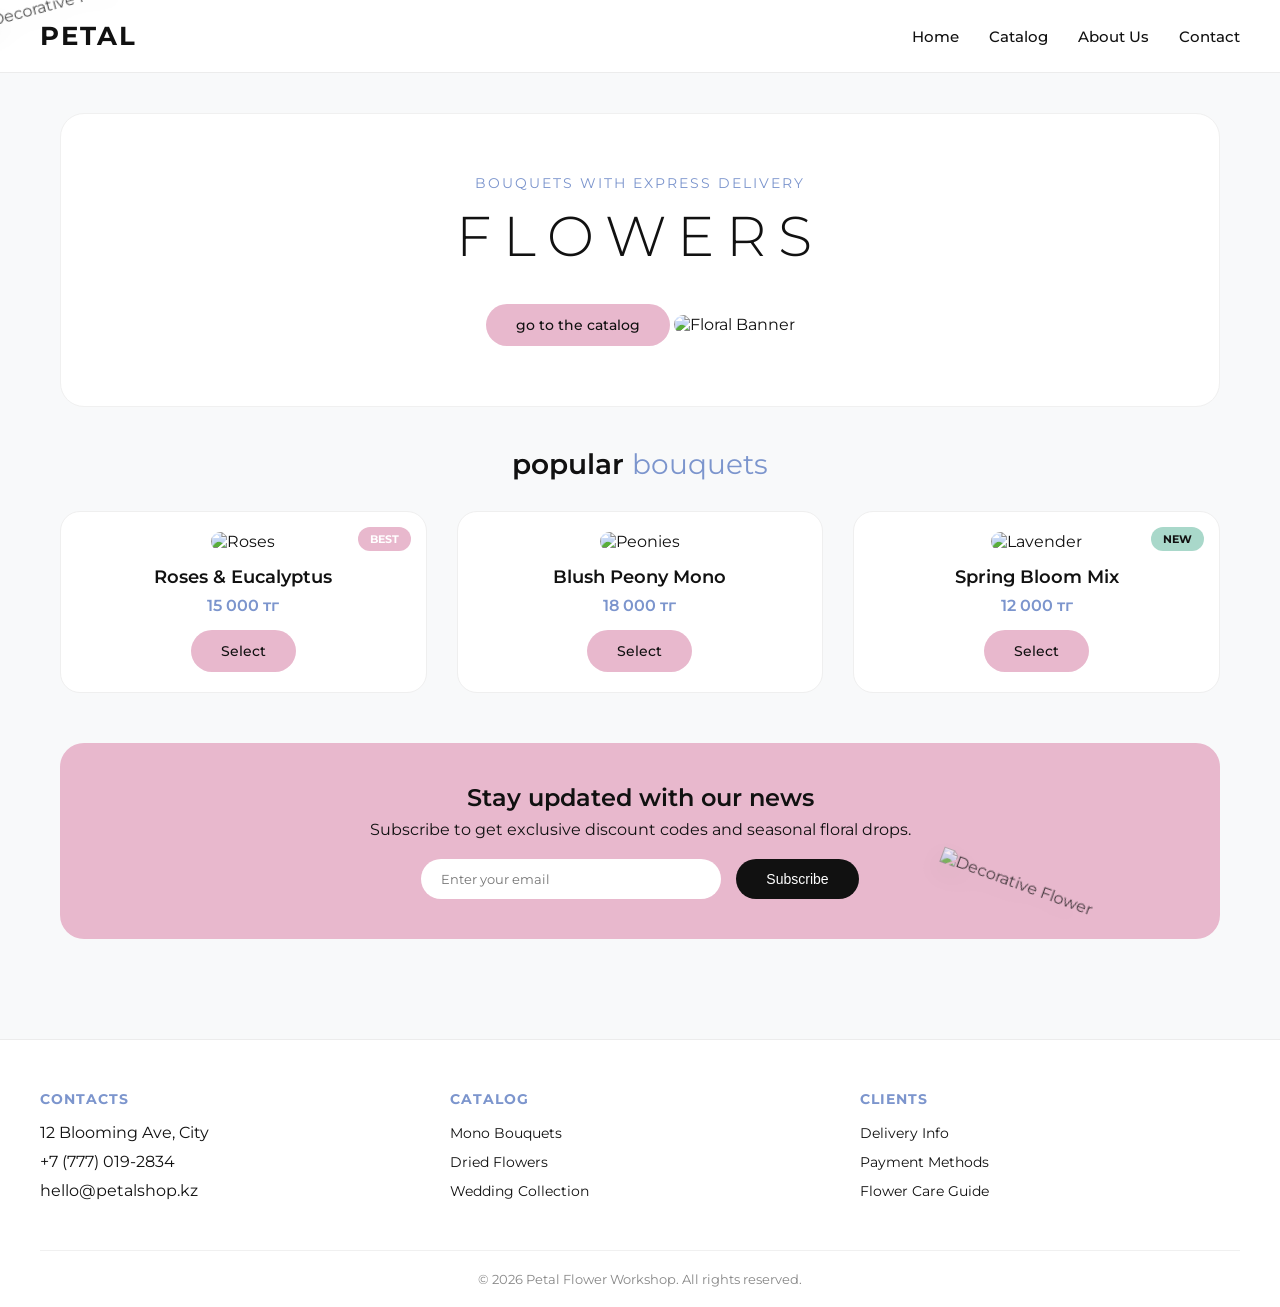
==== flower_shop_website-main/index.html @ df9ba2c2 "first commit" ====
<!DOCTYPE html>
<html lang="en">
<head>
    <meta charset="UTF-8">
    <meta name="viewport" content="width=device-width, initial-scale=1.0">
    <title>Petal - Flower Workshop</title>
    <link rel="stylesheet" href="css/style.css">
</head>
<body>
    <!-- FIXED DECORATIVE FLOWERS (Экранда қатып тұратын гүлдер) -->
    <img src="https://www.freepnglogos.com/uploads/flower-png/blossom-flower-transparent-image-13.png" class="bg-flower bg-flower-1" alt="Decorative Flower">
    <img src="https://static.vecteezy.com/system/resources/previews/059/246/254/non_2x/beautiful-azalea-flowers-isolated-on-transparent-background-free-png.png" class="bg-flower bg-flower-2" alt="Decorative Flower">

    <header>
        <div class="nav-container">
            <div class="logo">Petal</div>
            <nav>
                <ul class="nav-links">
                    <li><a href="index.html">Home</a></li>
                    <li><a href="catalog.html">Catalog</a></li>
                    <li><a href="about.html">About Us</a></li>
                    <li><a href="contact.html">Contact</a></li>
                </ul>
            </nav>
        </div>
    </header>

    <main>
        <!-- Hero Section -->
        <section class="hero">
            <p class="hero-subtitle">Bouquets with express delivery</p>
            <h1 class="hero-title">FLOWERS</h1>
            <a href="catalog.html" class="btn-pill">go to the catalog</a>
            <img src="https://images.unsplash.com/photo-1563241527-3004b7be0ffd?w=1000&h=400&fit=crop" alt="Floral Banner" class="hero-img">
        </section>

        <!-- Popular Section -->
        <section style="margin-bottom: 50px;">
            <h2 style="font-size: 28px; text-align: center;">popular <span class="highlight">bouquets</span></h2>
            
            <div class="grid-catalog">
                <article class="card">
                    <span class="badge badge-best">BEST</span>
                    <img src="https://images.unsplash.com/photo-1582794543139-8ac9cb0f7b11?w=400&h=300&fit=crop" alt="Roses">
                    <h3>Roses & Eucalyptus</h3>
                    <p class="price">15 000 тг</p>
                    <a href="catalog.html" class="btn-pill">Select</a>
                </article>

                <article class="card">
                    <img src="https://images.unsplash.com/photo-1490750967868-88cb4ec06540?w=400&h=300&fit=crop" alt="Peonies">
                    <h3>Blush Peony Mono</h3>
                    <p class="price">18 000 тг</p>
                    <a href="catalog.html" class="btn-pill">Select</a>
                </article>

                <article class="card">
                    <span class="badge badge-new">NEW</span>
                    <img src="https://images.unsplash.com/photo-1562690868-60bbe7293e94?w=400&h=300&fit=crop" alt="Lavender">
                    <h3>Spring Bloom Mix</h3>
                    <p class="price">12 000 тг</p>
                    <a href="catalog.html" class="btn-pill">Select</a>
                </article>
            </div>
        </section>

        <!-- Newsletter Bar -->
        <section class="newsletter-section">
            <h2>Stay updated with our news</h2>
            <p style="margin-top: 8px;">Subscribe to get exclusive discount codes and seasonal floral drops.</p>
            <form class="newsletter-form" action="#">
                <input type="email" placeholder="Enter your email" required>
                <button type="submit" class="btn-pill" style="background-color: var(--text-black); color: white;">Subscribe</button>
            </form>
        </section>
    </main>

    <footer>
        <div class="footer-grid">
            <div class="footer-col">
                <h4>Contacts</h4>
                <ul>
                    <li>12 Blooming Ave, City</li>
                    <li>+7 (777) 019-2834</li>
                    <li>hello@petalshop.kz</li>
                </ul>
            </div>
            <div class="footer-col">
                <h4>Catalog</h4>
                <ul>
                    <li><a href="catalog.html">Mono Bouquets</a></li>
                    <li><a href="catalog.html">Dried Flowers</a></li>
                    <li><a href="catalog.html">Wedding Collection</a></li>
                </ul>
            </div>
            <div class="footer-col">
                <h4>Clients</h4>
                <ul>
                    <li><a href="#">Delivery Info</a></li>
                    <li><a href="#">Payment Methods</a></li>
                    <li><a href="#">Flower Care Guide</a></li>
                </ul>
            </div>
        </div>
        <div class="footer-bottom">
            <p>&copy; 2026 Petal Flower Workshop. All rights reserved.</p>
        </div>
    </footer>
</body>
</html>
---- flower_shop_website-main/css/style.css ----
@import url('https://fonts.googleapis.com/css2?family=Montserrat:wght@300;400;500;600;700&display=swap');

:root {
    --periwinkle: #7C95CD; /* Палетка 1 */
    --soft-blue: #8FB1CE;  /* Палетка 2 */
    --mint-green: #A9D8CA; /* Палетка 3 */
    --bg-light: #F8F9FA;   /* Фон */
    --lilac-pink: #E8B8CD; /* Палетка 5 (Акцент) */
    --text-black: #111111; /* Қара шрифт */
    --white: #FFFFFF;
}

* {
    margin: 0;
    padding: 0;
    box-sizing: border-box;
}

body {
    font-family: 'Montserrat', sans-serif;
    background-color: var(--bg-light);
    color: var(--text-black);
    display: flex;
    flex-direction: column;
    min-height: 100vh;
}

/* FIXED BACKGROUND FLOWERS */
.bg-flower {
    position: fixed;
    pointer-events: none;
    z-index: 100;
    opacity: 0.75;
    filter: drop-shadow(0 10px 15px rgba(0,0,0,0.1));
}

.bg-flower-1 {
    top: -30px;
    left: -30px;
    width: 350px;
    transform: rotate(-15deg);
}

.bg-flower-2 {
    bottom: -30px;
    right: -30px;
    width: 380px;
    transform: rotate(20deg);
}

/* FLEXBOX: Header */
header {
    background-color: var(--white);
    padding: 20px 40px;
    border-bottom: 1px solid #ECECEC;
}

.nav-container {
    display: flex;
    justify-content: space-between;
    align-items: center;
    max-width: 1200px;
    margin: 0 auto;
}

.logo {
    font-size: 26px;
    font-weight: 700;
    letter-spacing: 2px;
    color: var(--text-black);
    text-transform: uppercase;
}

.nav-links {
    list-style: none;
    display: flex;
    gap: 30px;
}

.nav-links a {
    color: var(--text-black);
    text-decoration: none;
    font-weight: 500;
    font-size: 15px;
    transition: color 0.3s;
}

.nav-links a:hover {
    color: var(--periwinkle);
}

main {
    flex: 1;
    max-width: 1200px;
    margin: 0 auto;
    width: 100%;
    padding: 40px 20px;
}

/* Typography & Accent Colors */
h1, h2, h3 {
    color: var(--text-black);
    font-weight: 600;
}

.highlight {
    color: var(--periwinkle);
    font-weight: 400;
}

/* Pill Buttons */
.btn-pill {
    display: inline-block;
    background-color: var(--lilac-pink);
    color: var(--text-black);
    padding: 12px 30px;
    border-radius: 30px;
    text-decoration: none;
    font-weight: 500;
    font-size: 14px;
    border: none;
    cursor: pointer;
    transition: all 0.3s ease;
}

.btn-pill:hover {
    background-color: var(--periwinkle);
    color: var(--white);
    transform: translateY(-2px);
}

/* HERO SECTION */
.hero {
    text-align: center;
    padding: 60px 20px;
    background-color: var(--white);
    border-radius: 24px;
    margin-bottom: 40px;
    border: 1px solid #F0F0F0;
}

.hero-subtitle {
    font-size: 14px;
    text-transform: uppercase;
    letter-spacing: 2px;
    color: var(--periwinkle);
    margin-bottom: 10px;
}

.hero-title {
    font-size: 56px;
    letter-spacing: 12px;
    margin-bottom: 20px;
    font-weight: 300;
}

.hero-img {
    width: 100%;
    max-height: 450px;
    object-fit: cover;
    border-radius: 20px;
    margin-top: 25px;
}

/* BADGES */
.badge {
    position: absolute;
    top: 15px;
    right: 15px;
    padding: 5px 12px;
    border-radius: 15px;
    font-size: 11px;
    font-weight: 700;
    color: var(--white);
}

.badge-best { background-color: var(--lilac-pink); }
.badge-new { background-color: var(--mint-green); color: var(--text-black); }

/* GRID CATALOGUE */
.grid-catalog {
    display: grid;
    grid-template-columns: repeat(auto-fit, minmax(280px, 1fr));
    gap: 30px;
    margin-top: 30px;
}

.card {
    position: relative;
    background-color: var(--white);
    border-radius: 20px;
    padding: 20px;
    text-align: center;
    border: 1px solid #EFEFEF;
    transition: transform 0.3s;
}

.card:hover {
    transform: translateY(-5px);
}

.card img {
    width: 100%;
    height: 260px;
    object-fit: cover;
    border-radius: 16px;
    margin-bottom: 15px;
}

.card h3 {
    font-size: 18px;
    margin-bottom: 8px;
}

.card .price {
    font-weight: 600;
    color: var(--periwinkle);
    margin-bottom: 15px;
}

/* ABOUT GRID */
.about-grid {
    display: grid;
    grid-template-columns: 1fr 1fr;
    gap: 40px;
    align-items: center;
    background-color: var(--white);
    padding: 40px;
    border-radius: 24px;
}

.about-grid img {
    width: 100%;
    border-radius: 20px;
}

/* TEAM GRID (About Us Founders) */
.team-grid {
    display: grid;
    grid-template-columns: repeat(auto-fit, minmax(220px, 1fr));
    gap: 30px;
    margin-top: 40px;
}

.team-card {
    position: relative;
    background-color: var(--white);
    padding: 30px 20px;
    border-radius: 24px;
    text-align: center;
    border: 1px solid #EFEFEF;
    transition: transform 0.3s;
    overflow: hidden;
}

.team-card:hover {
    transform: translateY(-5px);
    box-shadow: 0 10px 20px rgba(0,0,0,0.05);
}

.card-flower-deco {
    position: absolute;
    top: 12px;
    right: 12px;
    width: 36px;
    height: 36px;
    object-fit: contain;
    opacity: 0.85;
    pointer-events: none;
}

.team-card img:not(.card-flower-deco) {
    width: 140px;
    height: 140px;
    border-radius: 50%;
    object-fit: cover;
    margin-bottom: 15px;
    border: 4px solid var(--lilac-pink);
}

.team-card h3 {
    font-size: 18px;
    margin-bottom: 5px;
}

.team-role {
    font-size: 12px;
    font-weight: 600;
    text-transform: uppercase;
    color: var(--periwinkle);
    margin-bottom: 15px;
    letter-spacing: 1px;
}

.team-card p {
    font-size: 13px;
    color: #555;
    line-height: 1.5;
}

/* NEWSLETTER BAR */
.newsletter-section {
    background-color: var(--lilac-pink);
    padding: 40px;
    border-radius: 24px;
    text-align: center;
    margin-top: 50px;
}

.newsletter-form {
    display: flex;
    justify-content: center;
    gap: 15px;
    margin-top: 20px;
    flex-wrap: wrap;
}

.newsletter-form input {
    padding: 12px 20px;
    border-radius: 30px;
    border: none;
    width: 300px;
    outline: none;
    font-family: 'Montserrat', sans-serif;
}

/* CONTACT FORM & MESSENGERS */
.contact-container {
    display: grid;
    grid-template-columns: 1fr 1fr;
    gap: 40px;
    background: var(--white);
    padding: 40px;
    border-radius: 24px;
}

.contact-form {
    display: flex;
    flex-direction: column;
    gap: 15px;
}

.contact-form input, .contact-form textarea {
    padding: 12px;
    border: 1px solid #DDD;
    border-radius: 10px;
    font-family: 'Montserrat', sans-serif;
}

.messenger-list {
    list-style: none;
    display: flex;
    flex-direction: column;
    gap: 15px;
    margin-top: 20px;
}

.messenger-list a {
    display: block;
    padding: 12px 20px;
    background-color: var(--bg-light);
    border-radius: 15px;
    color: var(--text-black);
    text-decoration: none;
    font-weight: 500;
    transition: background 0.3s;
}

.messenger-list a:hover {
    background-color: var(--mint-green);
}

/* EXTENDED FOOTER */
footer {
    background-color: var(--white);
    border-top: 1px solid #ECECEC;
    padding: 50px 40px 20px;
    margin-top: 60px;
}

.footer-grid {
    display: grid;
    grid-template-columns: repeat(auto-fit, minmax(180px, 1fr));
    gap: 30px;
    max-width: 1200px;
    margin: 0 auto;
    margin-bottom: 40px;
}

.footer-col h4 {
    font-size: 14px;
    text-transform: uppercase;
    letter-spacing: 1px;
    margin-bottom: 15px;
    color: var(--periwinkle);
}

.footer-col ul {
    list-style: none;
}

.footer-col ul li {
    margin-bottom: 10px;
}

.footer-col ul a {
    color: var(--text-black);
    text-decoration: none;
    font-size: 14px;
}

.footer-bottom {
    text-align: center;
    font-size: 13px;
    color: #888;
    border-top: 1px solid #F0F0F0;
    padding-top: 20px;
}

/* RESPONSIVE */
@media (max-width: 768px) {
    .nav-container { flex-direction: column; gap: 15px; }
    .about-grid, .contact-container { grid-template-columns: 1fr; }
    .hero-title { font-size: 36px; letter-spacing: 6px; }
    .bg-flower-1 { width: 200px; top: -20px; left: -20px; }
    .bg-flower-2 { width: 220px; bottom: -20px; right: -20px; }
}
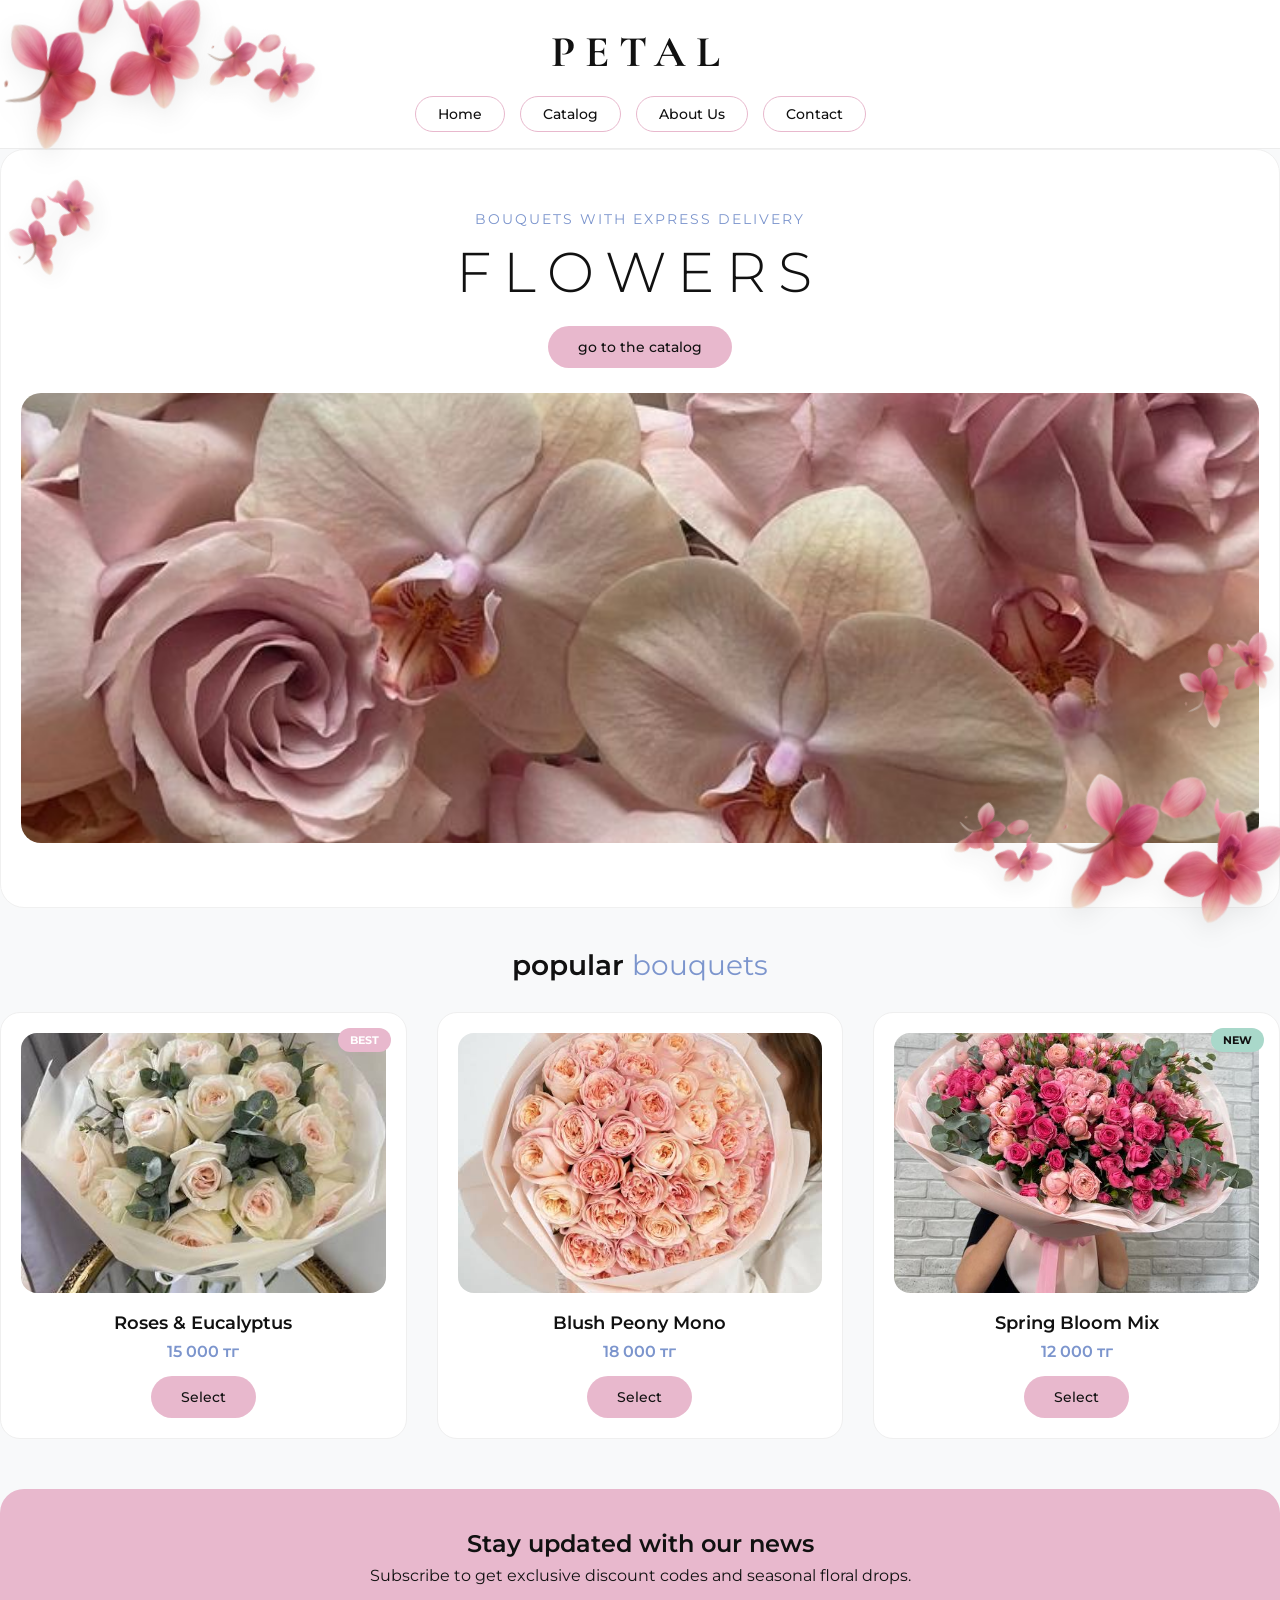
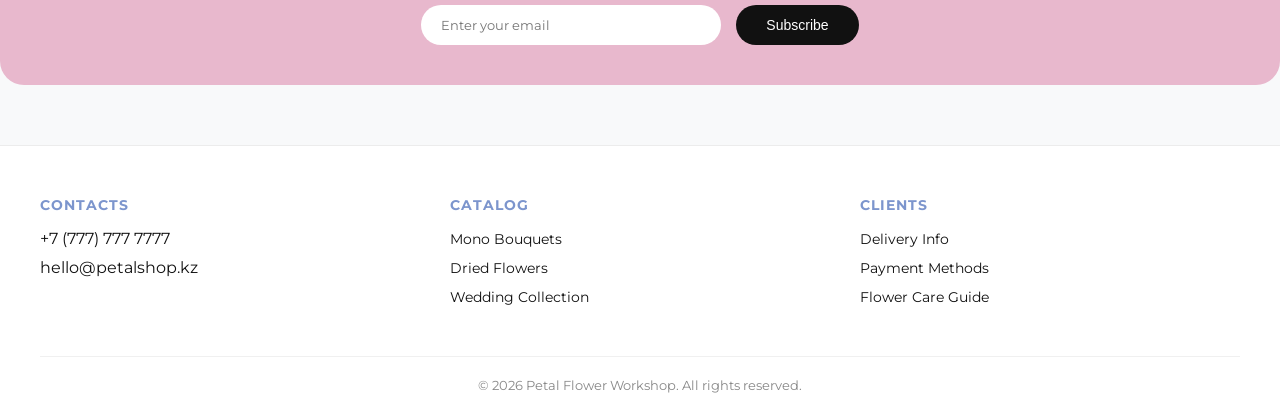
==== commit 39ade1c5: "my website" ====
--- a/flower_shop_website-main/index.html
+++ b/flower_shop_website-main/index.html
@@ -7,9 +7,13 @@
     <link rel="stylesheet" href="css/style.css">
 </head>
 <body>
-    <!-- FIXED DECORATIVE FLOWERS (Экранда қатып тұратын гүлдер) -->
-    <img src="https://www.freepnglogos.com/uploads/flower-png/blossom-flower-transparent-image-13.png" class="bg-flower bg-flower-1" alt="Decorative Flower">
-    <img src="https://static.vecteezy.com/system/resources/previews/059/246/254/non_2x/beautiful-azalea-flowers-isolated-on-transparent-background-free-png.png" class="bg-flower bg-flower-2" alt="Decorative Flower">
+    <img src="imeges/гүл.png" class="bg-flower bg-flower-tl-main" alt="Main Flower Top Left">
+    <img src="imeges/гүл.png" class="bg-flower bg-flower-tl-sub1" alt="Sub Flower 1 Top Left">
+    <img src="imeges/гүл.png" class="bg-flower bg-flower-tl-sub2" alt="Sub Flower 2 Top Left">
+
+    <img src="imeges/гүл.png" class="bg-flower bg-flower-br-main" alt="Main Flower Bottom Right">
+    <img src="imeges/гүл.png" class="bg-flower bg-flower-br-sub1" alt="Sub Flower 1 Bottom Right">
+    <img src="imeges/гүл.png" class="bg-flower bg-flower-br-sub2" alt="Sub Flower 2 Bottom Right">
 
     <header>
         <div class="nav-container">
@@ -26,29 +30,27 @@
     </header>
 
     <main>
-        <!-- Hero Section -->
         <section class="hero">
             <p class="hero-subtitle">Bouquets with express delivery</p>
             <h1 class="hero-title">FLOWERS</h1>
             <a href="catalog.html" class="btn-pill">go to the catalog</a>
-            <img src="https://images.unsplash.com/photo-1563241527-3004b7be0ffd?w=1000&h=400&fit=crop" alt="Floral Banner" class="hero-img">
+            <img src="imeges/цветошки.jpg" alt="Floral Banner" class="hero-img">
         </section>
 
-        <!-- Popular Section -->
         <section style="margin-bottom: 50px;">
             <h2 style="font-size: 28px; text-align: center;">popular <span class="highlight">bouquets</span></h2>
             
             <div class="grid-catalog">
                 <article class="card">
                     <span class="badge badge-best">BEST</span>
-                    <img src="https://images.unsplash.com/photo-1582794543139-8ac9cb0f7b11?w=400&h=300&fit=crop" alt="Roses">
+                    <img src="imeges/цветы7.jpg" alt="Roses">
                     <h3>Roses & Eucalyptus</h3>
                     <p class="price">15 000 тг</p>
                     <a href="catalog.html" class="btn-pill">Select</a>
                 </article>
 
                 <article class="card">
-                    <img src="https://images.unsplash.com/photo-1490750967868-88cb4ec06540?w=400&h=300&fit=crop" alt="Peonies">
+                    <img src="imeges/цветы8.jpg" alt="Peonies">
                     <h3>Blush Peony Mono</h3>
                     <p class="price">18 000 тг</p>
                     <a href="catalog.html" class="btn-pill">Select</a>
@@ -56,7 +58,7 @@
 
                 <article class="card">
                     <span class="badge badge-new">NEW</span>
-                    <img src="https://images.unsplash.com/photo-1562690868-60bbe7293e94?w=400&h=300&fit=crop" alt="Lavender">
+                    <img src="imeges/цветы9.jpg" alt="Lavender">
                     <h3>Spring Bloom Mix</h3>
                     <p class="price">12 000 тг</p>
                     <a href="catalog.html" class="btn-pill">Select</a>
@@ -64,7 +66,6 @@
             </div>
         </section>
 
-        <!-- Newsletter Bar -->
         <section class="newsletter-section">
             <h2>Stay updated with our news</h2>
             <p style="margin-top: 8px;">Subscribe to get exclusive discount codes and seasonal floral drops.</p>
@@ -80,8 +81,7 @@
             <div class="footer-col">
                 <h4>Contacts</h4>
                 <ul>
-                    <li>12 Blooming Ave, City</li>
-                    <li>+7 (777) 019-2834</li>
+                    <li>+7 (777) 777 7777</li>
                     <li>hello@petalshop.kz</li>
                 </ul>
             </div>
--- a/flower_shop_website-main/css/style.css
+++ b/flower_shop_website-main/css/style.css
@@ -1,12 +1,12 @@
-@import url('https://fonts.googleapis.com/css2?family=Montserrat:wght@300;400;500;600;700&display=swap');
+@import url('https://fonts.googleapis.com/css2?family=Cormorant+Garamond:wght@600;700&family=Montserrat:wght@300;400;500;600;700&display=swap');
 
 :root {
-    --periwinkle: #7C95CD; /* Палетка 1 */
-    --soft-blue: #8FB1CE;  /* Палетка 2 */
-    --mint-green: #A9D8CA; /* Палетка 3 */
-    --bg-light: #F8F9FA;   /* Фон */
-    --lilac-pink: #E8B8CD; /* Палетка 5 (Акцент) */
-    --text-black: #111111; /* Қара шрифт */
+    --periwinkle: #7C95CD;
+    --soft-blue: #8FB1CE;
+    --mint-green: #A9D8CA;
+    --bg-light: #F8F9FA;
+    --lilac-pink: #E8B8CD;
+    --text-black: #111111;
     --white: #FFFFFF;
 }
 
@@ -25,79 +25,135 @@
     min-height: 100vh;
 }
 
-/* FIXED BACKGROUND FLOWERS */
 .bg-flower {
     position: fixed;
     pointer-events: none;
     z-index: 100;
-    opacity: 0.75;
-    filter: drop-shadow(0 10px 15px rgba(0,0,0,0.1));
-}
-
-.bg-flower-1 {
-    top: -30px;
-    left: -30px;
-    width: 350px;
-    transform: rotate(-15deg);
-}
-
-.bg-flower-2 {
-    bottom: -30px;
-    right: -30px;
-    width: 380px;
-    transform: rotate(20deg);
-}
-
-/* FLEXBOX: Header */
+    filter: drop-shadow(0 8px 12px rgba(0,0,0,0.08));
+}
+
+.bg-flower-tl-main {
+    top: -40px;
+    left: -40px;
+    width: 280px;
+    transform: rotate(-10deg);
+    z-index: 102;
+}
+
+.bg-flower-tl-sub1 {
+    top: 15px;
+    left: 190px;
+    width: 140px;
+    transform: rotate(25deg);
+    opacity: 0.8;
+    z-index: 101;
+}
+
+.bg-flower-tl-sub2 {
+    top: 180px;
+    left: -15px;
+    width: 130px;
+    transform: rotate(-40deg);
+    opacity: 0.8;
+    z-index: 101;
+}
+
+.bg-flower-br-main {
+    bottom: -40px;
+    right: -40px;
+    width: 300px;
+    transform: rotate(15deg);
+    z-index: 102;
+}
+
+.bg-flower-br-sub1 {
+    bottom: 180px;
+    right: -15px;
+    width: 140px;
+    transform: rotate(-30deg);
+    opacity: 0.8;
+    z-index: 101;
+}
+
+.bg-flower-br-sub2 {
+    bottom: 15px;
+    right: 210px;
+    width: 130px;
+    transform: rotate(40deg);
+    opacity: 0.8;
+    z-index: 101;
+}
+
+@media (max-width: 768px) {
+    .bg-flower-tl-main { width: 160px; top: -20px; left: -20px; }
+    .bg-flower-tl-sub1 { width: 80px; top: 10px; left: 110px; }
+    .bg-flower-tl-sub2 { width: 75px; top: 100px; left: -10px; }
+
+    .bg-flower-br-main { width: 170px; bottom: -20px; right: -20px; }
+    .bg-flower-br-sub1 { width: 85px; bottom: 110px; right: -10px; }
+    .bg-flower-br-sub2 { width: 80px; bottom: 10px; right: 120px; }
+}
+
 header {
     background-color: var(--white);
-    padding: 20px 40px;
+    padding: 25px 40px;
     border-bottom: 1px solid #ECECEC;
 }
 
 .nav-container {
     display: flex;
-    justify-content: space-between;
+    flex-direction: column;
     align-items: center;
+    gap: 20px;
     max-width: 1200px;
     margin: 0 auto;
 }
 
 .logo {
-    font-size: 26px;
+    font-family: 'Cormorant Garamond', serif;
+    font-size: 44px;
     font-weight: 700;
-    letter-spacing: 2px;
+    letter-spacing: 10px;
     color: var(--text-black);
     text-transform: uppercase;
+    text-decoration: none;
+    text-align: center;
+    display: block;
+    margin-bottom: 5px;
+    transition: all 0.3s ease;
+}
+
+.logo:hover {
+    color: var(--periwinkle);
+    transform: scale(1.02);
 }
 
 .nav-links {
     list-style: none;
     display: flex;
-    gap: 30px;
+    gap: 15px;
+    flex-wrap: wrap;
+    justify-content: center;
 }
 
 .nav-links a {
     color: var(--text-black);
     text-decoration: none;
     font-weight: 500;
-    font-size: 15px;
-    transition: color 0.3s;
+    font-size: 14px;
+    padding: 8px 22px;
+    border: 1.5px solid var(--lilac-pink);
+    border-radius: 25px;
+    background-color: var(--white);
+    transition: all 0.3s ease;
 }
 
 .nav-links a:hover {
-    color: var(--periwinkle);
-}
-
-main {
-    flex: 1;
-    max-width: 1200px;
-    margin: 0 auto;
-    width: 100%;
-    padding: 40px 20px;
-}
-
-/* Typography & Accent Colors */
+    background-color: var(--lilac-pink);
+    color: var(--text-black);
+    transform: translateY(-2px);
+}
+
 h1, h2, h3 {
     color: var(--text-black);
     font-weight: 600;
@@ -108,7 +164,6 @@
     font-weight: 400;
 }
 
-/* Pill Buttons */
 .btn-pill {
     display: inline-block;
     background-color: var(--lilac-pink);
@@ -129,7 +184,6 @@
     transform: translateY(-2px);
 }
 
-/* HERO SECTION */
 .hero {
     text-align: center;
     padding: 60px 20px;
@@ -162,7 +216,6 @@
     margin-top: 25px;
 }
 
-/* BADGES */
 .badge {
     position: absolute;
     top: 15px;
@@ -177,7 +230,6 @@
 .badge-best { background-color: var(--lilac-pink); }
 .badge-new { background-color: var(--mint-green); color: var(--text-black); }
 
-/* GRID CATALOGUE */
 .grid-catalog {
     display: grid;
     grid-template-columns: repeat(auto-fit, minmax(280px, 1fr));
@@ -218,7 +270,6 @@
     margin-bottom: 15px;
 }
 
-/* ABOUT GRID */
 .about-grid {
     display: grid;
     grid-template-columns: 1fr 1fr;
@@ -234,7 +285,6 @@
     border-radius: 20px;
 }
 
-/* TEAM GRID (About Us Founders) */
 .team-grid {
     display: grid;
     grid-template-columns: repeat(auto-fit, minmax(220px, 1fr));
@@ -298,7 +348,6 @@
     line-height: 1.5;
 }
 
-/* NEWSLETTER BAR */
 .newsletter-section {
     background-color: var(--lilac-pink);
     padding: 40px;
@@ -324,7 +373,6 @@
     font-family: 'Montserrat', sans-serif;
 }
 
-/* CONTACT FORM & MESSENGERS */
 .contact-container {
     display: grid;
     grid-template-columns: 1fr 1fr;
@@ -370,7 +418,6 @@
     background-color: var(--mint-green);
 }
 
-/* EXTENDED FOOTER */
 footer {
     background-color: var(--white);
     border-top: 1px solid #ECECEC;
@@ -417,7 +464,6 @@
     padding-top: 20px;
 }
 
-/* RESPONSIVE */
 @media (max-width: 768px) {
     .nav-container { flex-direction: column; gap: 15px; }
     .about-grid, .contact-container { grid-template-columns: 1fr; }
